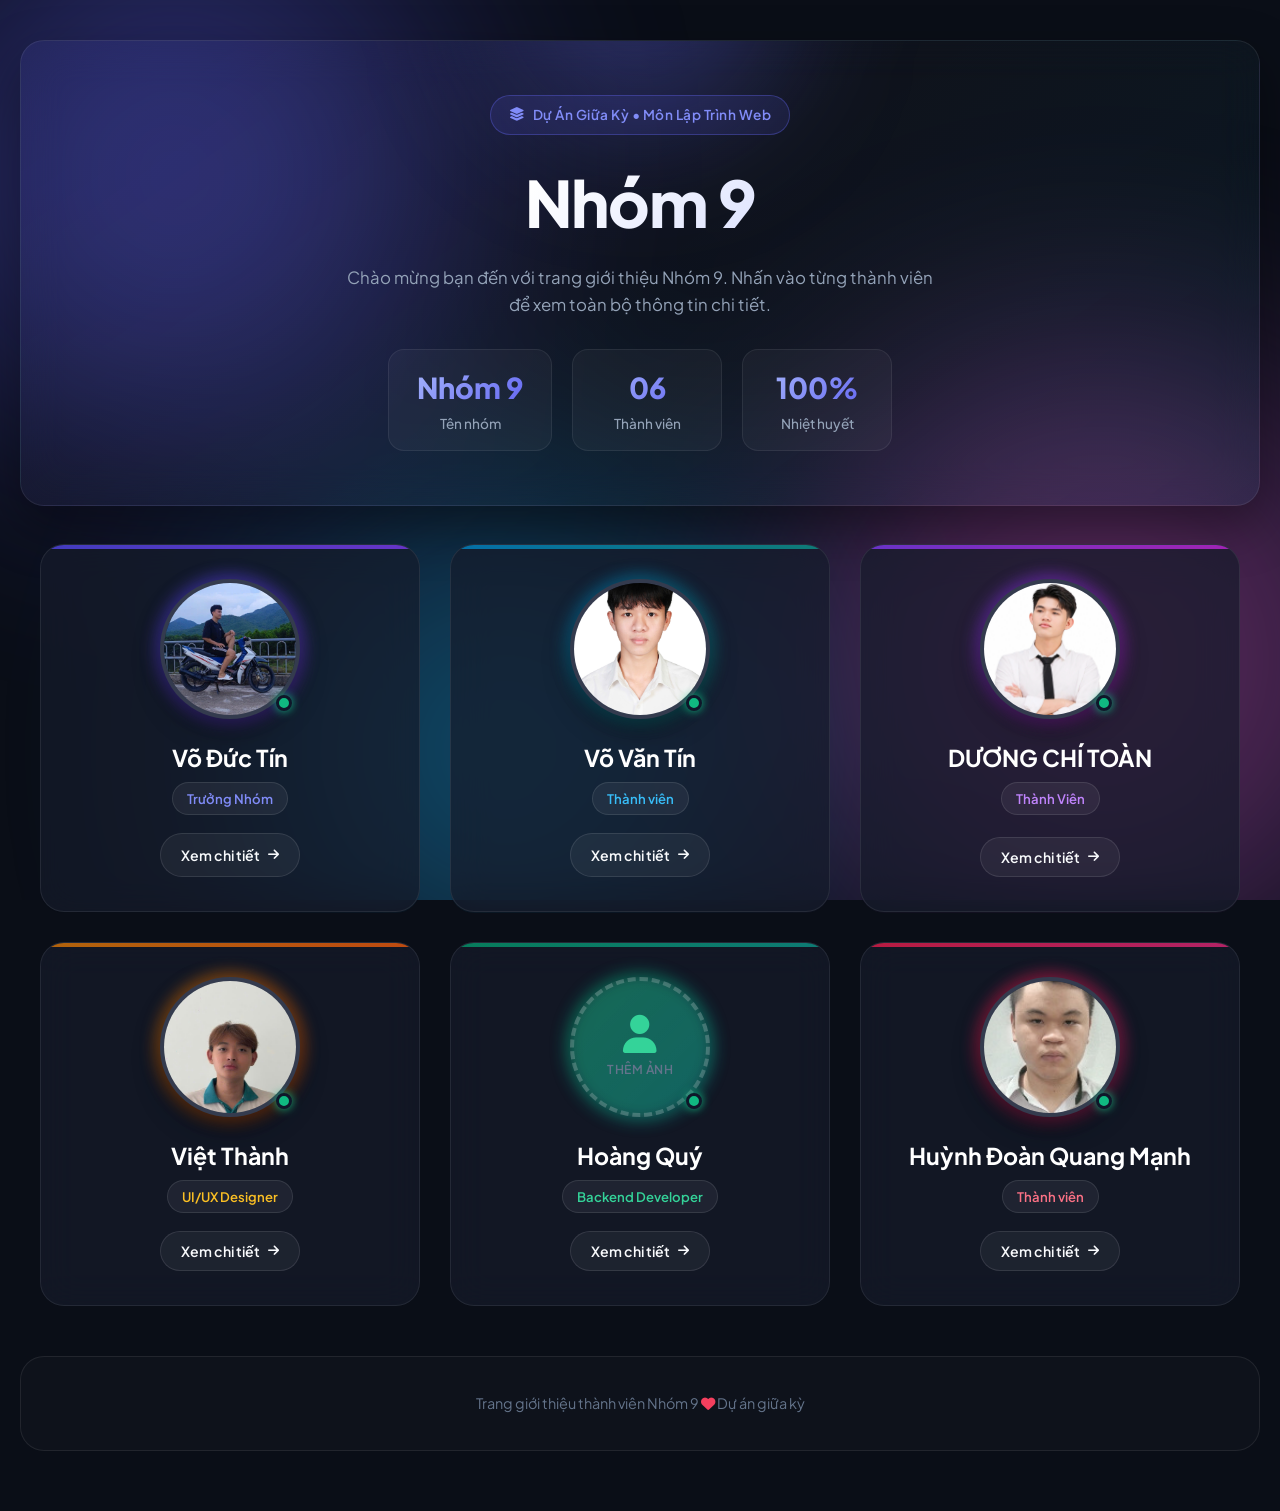
==== index.html @ c34091e5 "Update index.html" ====
<!DOCTYPE html>
<html lang="vi">

<head>
    <meta charset="UTF-8">
    <meta name="viewport" content="width=device-width, initial-scale=1.0">
    <title>Nhóm 9 - Giới Thiệu Thành Viên</title>
    <link rel="preconnect" href="https://fonts.googleapis.com">
    <link rel="preconnect" href="https://fonts.gstatic.com" crossorigin>
    <link href="https://fonts.googleapis.com/css2?family=Plus+Jakarta+Sans:wght@300;400;500;600;700;800&display=swap"
        rel="stylesheet">
    <link rel="stylesheet" href="https://cdnjs.cloudflare.com/ajax/libs/font-awesome/6.5.1/css/all.min.css">
    <style>
        :root {
            --bg-dark: #0a0e17;
            --card-bg: rgba(22, 28, 44, 0.7);
            --card-border: rgba(255, 255, 255, 0.08);
            --card-border-hover: rgba(255, 255, 255, 0.25);
            --text-primary: #f8fafc;
            --text-secondary: #94a3b8;
            --text-muted: #64748b;
            --radius-lg: 24px;
            --radius-md: 16px;
            --radius-sm: 10px;
        }

        * {
            margin: 0;
            padding: 0;
            box-sizing: border-box;
        }

        body {
            font-family: 'Plus Jakarta Sans', -apple-system, BlinkMacSystemFont, sans-serif;
            background-color: var(--bg-dark);
            color: var(--text-primary);
            min-height: 100vh;
            padding: 40px 20px 60px;
            position: relative;
            overflow-x: hidden;
            line-height: 1.6;
        }

        .ambient-bg {
            position: fixed;
            inset: 0;
            pointer-events: none;
            z-index: 0;
            overflow: hidden;
        }

        .ambient-orb {
            position: absolute;
            border-radius: 50%;
            filter: blur(130px);
            opacity: 0.4;
            animation: floatOrb 20s ease-in-out infinite alternate;
        }

        .orb-1 {
            width: 550px;
            height: 550px;
            background: radial-gradient(circle, #6366f1, #4f46e5);
            top: -100px;
            left: -100px;
        }

        .orb-2 {
            width: 600px;
            height: 600px;
            background: radial-gradient(circle, #ec4899, #8b5cf6);
            top: 40%;
            right: -120px;
            animation-duration: 22s;
        }

        .orb-3 {
            width: 500px;
            height: 500px;
            background: radial-gradient(circle, #06b6d4, #3b82f6);
            bottom: -100px;
            left: 20%;
            animation-duration: 18s;
        }

        @keyframes floatOrb {
            0% {
                transform: translate(0, 0) scale(1);
            }

            50% {
                transform: translate(50px, 40px) scale(1.08);
            }

            100% {
                transform: translate(-30px, 70px) scale(0.95);
            }
        }

        .container {
            max-width: 1300px;
            margin: 0 auto;
            position: relative;
            z-index: 1;
        }

        .header {
            position: relative;
            overflow: hidden;
            text-align: center;
            padding: 54px 25px;
            margin-bottom: 38px;
            background: linear-gradient(145deg, rgba(99, 102, 241, 0.11), rgba(255, 255, 255, 0.025) 48%, rgba(6, 182, 212, 0.07));
            backdrop-filter: blur(20px);
            -webkit-backdrop-filter: blur(20px);
            border-radius: var(--radius-lg);
            border: 1px solid var(--card-border);
            box-shadow: 0 20px 50px rgba(0, 0, 0, 0.4);
        }

        .header::before {
            content: '';
            position: absolute;
            width: 280px;
            height: 280px;
            top: -190px;
            left: calc(50% - 140px);
            border-radius: 50%;
            background: rgba(99, 102, 241, 0.3);
            filter: blur(70px);
            pointer-events: none;
        }

        .badge-tag {
            display: inline-flex;
            align-items: center;
            gap: 8px;
            padding: 8px 18px;
            background: rgba(99, 102, 241, 0.12);
            border: 1px solid rgba(99, 102, 241, 0.35);
            border-radius: 999px;
            color: #818cf8;
            font-size: 0.85em;
            font-weight: 600;
            letter-spacing: 0.5px;
            margin-bottom: 16px;
            position: relative;
        }

        .header h1 {
            position: relative;
            font-size: clamp(2.6em, 6vw, 4em);
            font-weight: 800;
            letter-spacing: -1px;
            margin-bottom: 12px;
            background: linear-gradient(135deg, #ffffff 40%, #a5b4fc 100%);
            -webkit-background-clip: text;
            -webkit-text-fill-color: transparent;
        }

        .header .subtitle {
            color: var(--text-secondary);
            font-size: 1.05em;
            max-width: 600px;
            margin: 0 auto 30px;
            position: relative;
        }

        .team-stats {
            display: flex;
            justify-content: center;
            gap: 20px;
            flex-wrap: wrap;
        }

        .stat-item {
            background: rgba(255, 255, 255, 0.04);
            border: 1px solid rgba(255, 255, 255, 0.07);
            border-radius: var(--radius-md);
            padding: 14px 28px;
            min-width: 150px;
            transition: all 0.3s ease;
        }

        .stat-item:hover {
            background: rgba(255, 255, 255, 0.08);
            border-color: rgba(99, 102, 241, 0.4);
            transform: translateY(-3px);
        }

        .stat-number {
            font-size: 1.8em;
            font-weight: 800;
            display: block;
            background: linear-gradient(135deg, #a5b4fc, #6366f1);
            -webkit-background-clip: text;
            -webkit-text-fill-color: transparent;
        }

        .stat-label {
            font-size: 0.85em;
            color: var(--text-secondary);
            font-weight: 500;
        }

        .members-grid {
            display: grid;
            grid-template-columns: repeat(auto-fit, minmax(320px, 380px));
            justify-content: center;
            gap: 30px;
            margin-bottom: 50px;
        }

        .member-card {
            background: var(--card-bg);
            backdrop-filter: blur(18px);
            -webkit-backdrop-filter: blur(18px);
            border-radius: var(--radius-lg);
            border: 1px solid var(--card-border);
            padding: 34px 24px;
            min-height: 350px;
            text-align: center;
            color: inherit;
            text-decoration: none;
            cursor: pointer;
            transition: all 0.4s cubic-bezier(0.16, 1, 0.3, 1);
            position: relative;
            overflow: hidden;
            display: flex;
            flex-direction: column;
            align-items: center;
        }

        .member-card::before {
            content: '';
            position: absolute;
            top: 0;
            left: 0;
            right: 0;
            height: 4px;
            background: var(--card-gradient, linear-gradient(90deg, #6366f1, #a855f7));
            opacity: 0.8;
            transition: height 0.3s ease;
        }

        .member-card:hover {
            transform: translateY(-8px);
            border-color: var(--card-border-hover);
            box-shadow: 0 20px 40px rgba(0, 0, 0, 0.5), 0 0 25px var(--card-glow, rgba(99, 102, 241, 0.25));
        }

        .member-card:hover::before {
            height: 6px;
        }

        .member-card[data-theme="indigo"] {
            --card-gradient: linear-gradient(135deg, #4f46e5, #7c3aed);
            --card-accent: #818cf8;
            --card-glow: rgba(99, 102, 241, 0.3);
        }

        .member-card[data-theme="cyan"] {
            --card-gradient: linear-gradient(135deg, #0284c7, #0d9488);
            --card-accent: #38bdf8;
            --card-glow: rgba(56, 189, 248, 0.3);
        }

        .member-card[data-theme="violet"] {
            --card-gradient: linear-gradient(135deg, #7c3aed, #c026d3);
            --card-accent: #c084fc;
            --card-glow: rgba(192, 132, 252, 0.3);
        }

        .member-card[data-theme="amber"] {
            --card-gradient: linear-gradient(135deg, #d97706, #ea580c);
            --card-accent: #fbbf24;
            --card-glow: rgba(245, 158, 11, 0.3);
        }

        .member-card[data-theme="emerald"] {
            --card-gradient: linear-gradient(135deg, #059669, #0d9488);
            --card-accent: #34d399;
            --card-glow: rgba(52, 211, 153, 0.3);
        }

        .member-card[data-theme="rose"] {
            --card-gradient: linear-gradient(135deg, #e11d48, #db2777);
            --card-accent: #fb7185;
            --card-glow: rgba(244, 63, 94, 0.3);
        }

        .avatar-box {
            position: relative;
            width: 140px;
            height: 140px;
            margin-bottom: 20px;
        }

        .avatar-img {
            width: 100%;
            height: 100%;
            border-radius: 50%;
            object-fit: cover;
            border: 4px solid rgba(255, 255, 255, 0.12);
            background: #182035;
            box-shadow: 0 10px 25px rgba(0, 0, 0, 0.5);
            transition: transform 0.4s ease;
        }

        .avatar-placeholder {
            width: 100%;
            height: 100%;
            border-radius: 50%;
            background: linear-gradient(135deg, rgba(255, 255, 255, 0.05), rgba(255, 255, 255, 0.02));
            border: 4px dashed rgba(255, 255, 255, 0.2);
            display: flex;
            flex-direction: column;
            align-items: center;
            justify-content: center;
            color: var(--card-accent);
            font-size: 2.4em;
            transition: all 0.3s ease;
        }

        .avatar-placeholder span {
            font-size: 0.32em;
            color: var(--text-muted);
            margin-top: 6px;
            font-weight: 600;
            text-transform: uppercase;
            letter-spacing: 0.5px;
        }

        .member-card:hover .avatar-img,
        .member-card:hover .avatar-placeholder {
            transform: scale(1.06);
            border-color: var(--card-accent);
        }

        .avatar-box::after {
            content: '';
            position: absolute;
            inset: -4px;
            border-radius: 50%;
            background: var(--card-gradient);
            z-index: -1;
            opacity: 0.6;
            filter: blur(8px);
        }

        .status-dot {
            position: absolute;
            bottom: 8px;
            right: 8px;
            width: 16px;
            height: 16px;
            background: #10b981;
            border: 3px solid #0f172a;
            border-radius: 50%;
            box-shadow: 0 0 10px #10b981;
        }

        .member-name {
            font-size: 1.45em;
            font-weight: 700;
            color: #ffffff;
            margin-bottom: 6px;
        }

        .role-pill {
            display: inline-block;
            padding: 5px 14px;
            border-radius: 999px;
            font-size: 0.82em;
            font-weight: 600;
            background: rgba(255, 255, 255, 0.06);
            border: 1px solid rgba(255, 255, 255, 0.1);
            color: var(--card-accent);
            margin-bottom: 18px;
        }

        .view-btn {
            display: inline-flex;
            align-items: center;
            gap: 8px;
            padding: 10px 20px;
            background: rgba(255, 255, 255, 0.05);
            border: 1px solid rgba(255, 255, 255, 0.1);
            border-radius: 999px;
            color: var(--text-primary);
            font-size: 0.88em;
            font-weight: 600;
            font-family: inherit;
            transition: all 0.3s ease;
            margin-top: auto;
            cursor: pointer;
            text-decoration: none;
        }


        .member-card:hover .view-btn {
            background: var(--card-gradient);
            border-color: transparent;
            color: #ffffff;
            box-shadow: 0 6px 18px var(--card-glow);
            transform: translateY(-2px);
        }

        .view-btn i {
            font-size: 0.9em;
            transition: transform 0.3s ease;
        }

        .member-card:hover .view-btn i {
            transform: translateX(4px);
        }

        .modal-overlay {
            position: fixed;
            inset: 0;
            background: rgba(4, 7, 14, 0.82);
            backdrop-filter: blur(20px);
            -webkit-backdrop-filter: blur(20px);
            z-index: 1000;
            display: flex;
            align-items: center;
            justify-content: center;
            padding: 20px;
            opacity: 0;
            visibility: hidden;
            transition: all 0.35s cubic-bezier(0.16, 1, 0.3, 1);
        }

        .modal-overlay.active {
            opacity: 1;
            visibility: visible;
        }

        .modal-box {
            background: #111726;
            border: 1px solid rgba(255, 255, 255, 0.12);
            border-radius: var(--radius-lg);
            width: 100%;
            max-width: 780px;
            max-height: 90vh;
            overflow-y: auto;
            position: relative;
            box-shadow: 0 30px 80px rgba(0, 0, 0, 0.7);
            transform: scale(0.9) translateY(20px);
            transition: all 0.35s cubic-bezier(0.16, 1, 0.3, 1);
        }

        .modal-overlay.active .modal-box {
            transform: scale(1) translateY(0);
        }

        .modal-close-btn {
            position: absolute;
            top: 18px;
            right: 18px;
            width: 40px;
            height: 40px;
            border-radius: 50%;
            background: rgba(255, 255, 255, 0.1);
            border: 1px solid rgba(255, 255, 255, 0.15);
            color: #ffffff;
            font-size: 1.1em;
            display: flex;
            align-items: center;
            justify-content: center;
            cursor: pointer;
            z-index: 10;
            transition: all 0.2s ease;
        }

        .modal-close-btn:hover {
            background: #f43f5e;
            border-color: #f43f5e;
            transform: rotate(90deg);
        }

        .modal-banner {
            height: 140px;
            background: var(--modal-gradient, linear-gradient(135deg, #4f46e5, #7c3aed));
            position: relative;
        }

        .modal-banner::after {
            content: '';
            position: absolute;
            inset: 0;
            background: radial-gradient(circle at 80% 30%, rgba(255, 255, 255, 0.25), transparent 70%);
        }

        .modal-header-content {
            padding: 0 32px 20px;
            margin-top: -65px;
            display: flex;
            align-items: flex-end;
            gap: 24px;
            position: relative;
        }

        .modal-avatar-box {
            position: relative;
            width: 130px;
            height: 130px;
            flex-shrink: 0;
        }

        .modal-avatar-img {
            width: 100%;
            height: 100%;
            border-radius: 50%;
            object-fit: cover;
            border: 4px solid #111726;
            background: #1e293b;
            box-shadow: 0 10px 25px rgba(0, 0, 0, 0.5);
        }

        .modal-header-text {
            flex-grow: 1;
            padding-bottom: 6px;
        }

        .modal-name {
            font-size: 1.9em;
            font-weight: 800;
            color: #ffffff;
            margin-bottom: 6px;
        }

        .modal-role {
            display: inline-block;
            padding: 4px 14px;
            border-radius: 999px;
            font-size: 0.85em;
            font-weight: 600;
            background: rgba(255, 255, 255, 0.08);
            color: var(--modal-accent, #818cf8);
            border: 1px solid rgba(255, 255, 255, 0.12);
        }

        .modal-body {
            padding: 10px 32px 36px;
            display: flex;
            flex-direction: column;
            gap: 24px;
        }

        .modal-bio-box {
            background: rgba(255, 255, 255, 0.03);
            border-left: 4px solid var(--modal-accent, #818cf8);
            padding: 16px 20px;
            border-radius: 0 var(--radius-sm) var(--radius-sm) 0;
            font-size: 0.98em;
            color: #cbd5e1;
            line-height: 1.7;
            font-style: italic;
        }

        .modal-section-title {
            font-size: 0.82em;
            font-weight: 700;
            text-transform: uppercase;
            letter-spacing: 0.8px;
            color: var(--text-muted);
            margin-bottom: 12px;
            display: flex;
            align-items: center;
            gap: 8px;
        }

        .modal-section-title i {
            color: var(--modal-accent, #818cf8);
            font-size: 1.1em;
        }

        .modal-skills-list {
            display: flex;
            flex-wrap: wrap;
            gap: 8px;
        }

        .modal-skill-tag {
            background: rgba(255, 255, 255, 0.06);
            border: 1px solid rgba(255, 255, 255, 0.1);
            color: #e2e8f0;
            padding: 6px 16px;
            border-radius: 999px;
            font-size: 0.85em;
            font-weight: 500;
        }

        .modal-info-grid {
            display: grid;
            grid-template-columns: repeat(auto-fit, minmax(260px, 1fr));
            gap: 12px;
        }

        .modal-info-item {
            display: flex;
            align-items: center;
            gap: 12px;
            padding: 12px 16px;
            background: rgba(255, 255, 255, 0.03);
            border: 1px solid rgba(255, 255, 255, 0.06);
            border-radius: var(--radius-sm);
            font-size: 0.9em;
            color: var(--text-secondary);
        }

        .modal-info-item i {
            width: 22px;
            text-align: center;
            color: var(--modal-accent, #818cf8);
            font-size: 1.1em;
        }

        .modal-socials {
            display: flex;
            gap: 12px;
            padding-top: 15px;
            border-top: 1px solid rgba(255, 255, 255, 0.08);
        }

        .modal-social-btn {
            width: 44px;
            height: 44px;
            border-radius: 50%;
            background: rgba(255, 255, 255, 0.06);
            border: 1px solid rgba(255, 255, 255, 0.1);
            color: var(--text-secondary);
            display: flex;
            align-items: center;
            justify-content: center;
            text-decoration: none;
            transition: all 0.3s ease;
            font-size: 1.1em;
        }

        .modal-social-btn:hover {
            color: #ffffff;
            background: var(--modal-gradient, #6366f1);
            transform: translateY(-3px) scale(1.1);
            border-color: transparent;
        }

        .footer {
            text-align: center;
            padding: 35px 20px;
            background: rgba(255, 255, 255, 0.02);
            border-radius: var(--radius-lg);
            border: 1px solid var(--card-border);
            color: var(--text-muted);
            font-size: 0.9em;
        }

        .footer .heart {
            color: #f43f5e;
            display: inline-block;
        }

        .view-btn:focus-visible,
        .modal-close-btn:focus-visible,
        .modal-social-btn:focus-visible {
            outline: 3px solid #a5b4fc;
            outline-offset: 4px;
        }

        @media (max-width: 768px) {
            body {
                padding: 20px 14px 40px;
            }

            .header {
                padding: 38px 18px;
                margin-bottom: 24px;
            }

            .members-grid {
                grid-template-columns: repeat(2, minmax(0, 1fr));
                gap: 18px;
            }

            .member-card {
                min-height: 330px;
                padding: 30px 18px;
            }

            .modal-header-content {
                flex-direction: column;
                align-items: center;
                text-align: center;
                margin-top: -55px;
                gap: 14px;
            }

            .modal-name {
                font-size: 1.5em;
            }

            .modal-info-grid {
                grid-template-columns: 1fr;
            }

            .modal-socials {
                justify-content: center;
            }
        }

        @media (max-width: 560px) {
            .members-grid {
                grid-template-columns: 1fr;
                gap: 16px;
            }

            .member-card {
                min-height: 320px;
            }
        }

        @media (prefers-reduced-motion: reduce) {
            *,
            *::before,
            *::after {
                scroll-behavior: auto !important;
                animation-duration: 0.01ms !important;
                animation-iteration-count: 1 !important;
                transition-duration: 0.01ms !important;
            }
        }

        /* Nút Portfolio cạnh các biểu tượng mạng xã hội trong popup */
        .modal-socials {
            align-items: center;
            flex-wrap: wrap;
        }
        .portfolio-detail-btn {
            margin-left: auto;
            margin-right: auto;
            display: inline-flex;
            align-items: center;
            justify-content: center;
            gap: 10px;
            padding: 12px 18px;
            border-radius: 12px;
            background: linear-gradient(135deg, #8b5cf6, #6366f1);
            color: #fff;
            text-decoration: none;
            font: 600 0.88rem 'Plus Jakarta Sans', sans-serif;
            transition: transform .25s ease, box-shadow .25s ease;
        }
        .portfolio-detail-btn:hover:not(.unavailable) {
            transform: translateY(-2px);
            box-shadow: 0 6px 20px rgba(139, 92, 246, .35);
        }
        .portfolio-detail-btn.unavailable {
            opacity: .5;
            cursor: not-allowed;
            background: #394154;
            box-shadow: none;
        }
        .portfolio-detail-btn:focus-visible {
            outline: 3px solid #a5b4fc;
            outline-offset: 4px;
        }
        @media (max-width: 560px) {
            .portfolio-detail-btn {
                width: 100%;
                margin-left: 0;
            }
        }
    </style>
</head>

<body>
    <div class="ambient-bg">
        <div class="ambient-orb orb-1"></div>
        <div class="ambient-orb orb-2"></div>
        <div class="ambient-orb orb-3"></div>
    </div>

    <div class="container">
        <header class="header">
            <span class="badge-tag"><i class="fas fa-layer-group"></i> Dự Án Giữa Kỳ • Môn Lập Trình Web</span>
            <h1>Nhóm 9</h1>
            <p class="subtitle">Chào mừng bạn đến với trang giới thiệu Nhóm 9. Nhấn vào từng thành viên để xem toàn bộ
                thông tin chi tiết.</p>
            <div class="team-stats">
                <div class="stat-item"><span class="stat-number">Nhóm 9</span><span class="stat-label">Tên nhóm</span>
                </div>
                <div class="stat-item"><span class="stat-number">06</span><span class="stat-label">Thành viên</span>
                </div>
                <div class="stat-item"><span class="stat-number">100%</span><span class="stat-label">Nhiệt huyết</span>
                </div>
            </div>
        </header>

        <main class="members-grid">
            <!-- Thành Viên 1 -->
            <div class="member-card" data-theme="indigo" onclick="openMemberModal(0)">
                <div class="avatar-box">
                    <img src="images/tin.jpg" alt="Avatar" class="avatar-img" style="display: none;"
                        onload="this.style.display='block'; this.nextElementSibling.style.display='none';"
                        onerror="this.style.display='none'; this.nextElementSibling.style.display='flex';">
                    <div class="avatar-placeholder"><i class="fas fa-user"></i><span>Thêm ảnh</span></div>
                    <span class="status-dot"></span>
                </div>
                <h2 class="member-name">Võ Đức Tín</h2>
                <span class="role-pill">Trưởng Nhóm</span>
                <span class="view-btn"><span>Xem chi tiết</span><i
                        class="fas fa-arrow-right"></i></span>
            </div>

            <!-- Thành Viên 2 -->
            <div class="member-card" data-theme="cyan" onclick="openMemberModal(1)">
                <div class="avatar-box">
                    <img src="images/van-tin.jpg" alt="Avatar" class="avatar-img" style="display: none;"
                        onload="this.style.display='block'; this.nextElementSibling.style.display='none';"
                        onerror="this.style.display='none'; this.nextElementSibling.style.display='flex';">
                    <div class="avatar-placeholder"><i class="fas fa-user"></i><span>Thêm ảnh</span></div>
                    <span class="status-dot"></span>
                </div>
                <h2 class="member-name">Võ Văn Tín</h2>
                <span class="role-pill">Thành viên</span>
                <span class="view-btn"><span>Xem chi tiết</span><i
                        class="fas fa-arrow-right"></i></span>
            </div>

            <!-- Thành Viên 3 -->
            <div class="member-card" data-theme="violet" onclick="openMemberModal(2)">
                <div class="avatar-box">
                    <img src="images/Toan.jpg" alt="Avatar" class="avatar-img" style="display: none;"
                        onload="this.style.display='block'; this.nextElementSibling.style.display='none';"
                        onerror="this.style.display='none'; this.nextElementSibling.style.display='flex';">
                    <div class="avatar-placeholder"><i class="fas fa-user"></i><span>Thêm ảnh</span></div>
                    <span class="status-dot"></span>
                </div>
                <h2 class="member-name">DƯƠNG CHÍ TOÀN</h2>
                <span class="role-pill">Thành Viên</span>
                <button class="view-btn" type="button"><span>Xem chi tiết</span><i
                        class="fas fa-arrow-right"></i></button>
            </div>

            <!-- Thành Viên 4 -->
            <div class="member-card" data-theme="amber" onclick="openMemberModal(3)">
                <div class="avatar-box">
                    <img src="images/viet-thanh.jpg" alt="Avatar" class="avatar-img" style="display: none;"
                        onload="this.style.display='block'; this.nextElementSibling.style.display='none';"
                        onerror="this.style.display='none'; this.nextElementSibling.style.display='flex';">
                    <div class="avatar-placeholder"><i class="fas fa-user"></i><span>Thêm ảnh</span></div>
                    <span class="status-dot"></span>
                </div>
                <h2 class="member-name">Việt Thành</h2>
                <span class="role-pill">UI/UX Designer</span>
                <button class="view-btn" type="button"><span>Xem chi tiết</span><i
                        class="fas fa-arrow-right"></i></button>
            </div>

            <!-- Thành Viên 5 -->
            <div class="member-card" data-theme="emerald" onclick="openMemberModal(4)">
                <div class="avatar-box">
                    <img src="thanhvien5.jpg" alt="Avatar" class="avatar-img" style="display: none;"
                        onload="this.style.display='block'; this.nextElementSibling.style.display='none';"
                        onerror="this.style.display='none'; this.nextElementSibling.style.display='flex';">
                    <div class="avatar-placeholder"><i class="fas fa-user"></i><span>Thêm ảnh</span></div>
                    <span class="status-dot"></span>
                </div>
                    <h2 class="member-name">Hoàng Quý</h2>
                <span class="role-pill">Backend Developer</span>
                <button class="view-btn" type="button"><span>Xem chi tiết</span><i
                        class="fas fa-arrow-right"></i></button>
            </div>

            <!-- Thành Viên 6 -->
            <div class="member-card" data-theme="rose" onclick="openMemberModal(5)">
                <div class="avatar-box">
                    <img src="images/manh.jpg" alt="Avatar" class="avatar-img" style="display: none;"
                        onload="this.style.display='block'; this.nextElementSibling.style.display='none';"
                        onerror="this.style.display='none'; this.nextElementSibling.style.display='flex';">
                    <div class="avatar-placeholder"><i class="fas fa-user"></i><span>Thêm ảnh</span></div>
                    <span class="status-dot"></span>
                </div>
                <h2 class="member-name">Huỳnh Đoàn Quang Mạnh</h2>
                <span class="role-pill">Thành viên</span>
                <button class="view-btn" type="button"><span>Xem chi tiết</span><i
                        class="fas fa-arrow-right"></i></button>
            </div>
        </main>

        <footer class="footer">
            <p>Trang giới thiệu thành viên Nhóm 9 <span class="heart"><i class="fas fa-heart"></i></span> Dự án giữa kỳ
            </p>
        </footer>
    </div>

    <!-- MODAL POPUP (ĐÃ ĐƯỢC LÀM SẠCH) -->
    <div class="modal-overlay" id="memberModal" onclick="handleOverlayClick(event)">
        <div class="modal-box" id="modalBox">
            <button class="modal-close-btn" onclick="closeMemberModal()" type="button" title="Đóng">
                <i class="fas fa-times"></i>
            </button>

            <div class="modal-banner" id="modalBanner"></div>
            <div class="modal-header-content">
                <div class="modal-avatar-box">
                    <img src="" alt="Avatar Chi Tiết" class="modal-avatar-img" id="modalAvatar">
                </div>
                <div class="modal-header-text">
                    <h2 class="modal-name" id="modalName">Tên Thành Viên</h2>
                    <span class="modal-role" id="modalRole">Vai Trò</span>
                </div>
            </div>

            <div class="modal-body">
                <div class="modal-bio-box" id="modalBio">Phần giới thiệu bản thân sẽ hiển thị chi tiết tại đây.</div>

                <div>
                    <div class="modal-section-title"><i class="fas fa-laptop-code"></i> Kỹ năng & Chuyên môn</div>
                    <div class="modal-skills-list" id="modalSkills"></div>
                </div>

                <div>
                    <div class="modal-section-title"><i class="fas fa-user-graduate"></i> Thông tin cá nhân</div>
                    <div class="modal-info-grid">
                        <div class="modal-info-item"><i class="fas fa-book"></i><span id="modalMajor">Chuyên ngành: Công
                                nghệ thông tin</span></div>
                        <div class="modal-info-item"><i class="fas fa-school"></i><span id="modalSchool">Trường: Đại học
                                [Điền tên trường]</span></div>
                        <div class="modal-info-item"><i class="fas fa-envelope"></i><span id="modalEmail">Email:
                                email@example.com</span></div>
                        <div class="modal-info-item"><i class="fas fa-quote-left"></i><span id="modalQuote">Châm ngôn:
                                "Cố gắng hết mình"</span></div>
                    </div>
                </div>

                <div class="modal-socials" id="modalSocials">
                    <a id="modalWebPortfolioLink" class="portfolio-detail-btn" target="_blank"
                        rel="noopener noreferrer" aria-label="Xem thông tin chi tiết">
                        <i class="fas fa-arrow-up-right-from-square"></i>
                        <span>Xem thông tin chi tiết</span>
                    </a>
                </div>
            </div>
        </div>
    </div>

    <script>
        const membersData = [
            {
                name: "Võ Đức Tín", portfolioUrl: "vo-duc-tin.html", role: "Trưởng Nhóm", avatar: "images/tin.jpg",
                theme: "linear-gradient(135deg, #4f46e5, #7c3aed)", accent: "#818cf8",
                bio: "Chào mọi người, mình là Trưởng nhóm 9! Mình thích lập trình web, thiết kế hệ thống và cùng các thành viên hoàn thành thật tốt bài tập giữa kỳ này.",
                skills: ["HTML / CSS", "JavaScript", "React", "Node.js", "Git"],
                major: "Chuyên ngành: Công nghệ thông tin", school: "Trường: Đại Học Giao Thông Vận Tải TPHCM",
                email: "Email: voductin789@gmail.com", quote: "Châm ngôn: Học hỏi mỗi ngày để tiến bộ hơn",
                facebook: "Võ Đức Tín", github: "voductin789789", linkedin: "#"
            },
            {
                name: "Võ Văn Tín", portfolioUrl: "vo-van-tin.html", role: "Thành Viên", avatar: "images/van-tin.jpg",
                theme: "linear-gradient(135deg, #0284c7, #0d9488)", accent: "#38bdf8",
                bio: "Phụ trách phát triển giao diện người dùng, đảm bảo website hiển thị trực quan, mượt mà và tương thích tốt trên mọi thiết bị.",
                skills: ["HTML5", "CSS3 / Sass", "JavaScript", "Bootstrap", "Responsive Web"],
                major: "Chuyên ngành: Công nghệ thông tin", school: "Trường: Đại Học Giao Thông Vận Tải TPHCM",
                email: "Email: vovantin446@gmail.com", quote: "Châm ngôn: Giao diện trực quan tạo nên trải nghiệm người dùng tuyệt vời",
                facebook: "Võ Văn Tín", github: "vovantin446", linkedin: "#"
            },
            {
                // TODO: Thay portfolioUrl: "#" bên dưới bằng link https://... của thành viên
                name: "DƯƠNG CHÍ TOÀN", portfolioUrl: "https://chitoan-dot.github.io/portfolio-reactjs/", role: "Thành Viên", avatar: "images/Toan.jpg",
                theme: "linear-gradient(135deg, #7c3aed, #c026d3)", accent: "#c084fc",
                bio: "Mình là Dương Chí Toàn, hiện đang theo học ngành Công nghệ thông tin. Mình yêu thích phát triển ứng dụng Fullstack, từ thiết kế giao diện Frontend, xây dựng Backend, REST API đến quản lý cơ sở dữ liệu, với mục tiêu tạo ra những ứng dụng hoàn chỉnh, hiệu quả và dễ bảo trì.",
                skills: ["Node.js", "Git", "MySQL", "REST API", "Docker"],
                major: "Chuyên ngành: Công nghệ thông tin", school: "Trường: Đại Học Giao Thông Vận Tải TPHCM",
                email: "Email: chitoan10a2@gmail.com", quote: "Châm ngôn: Nền tảng vững chắc tạo nên sản phẩm bền vững",
                facebook: "#", github: "https://github.com/chitoan-dot", linkedin: "#"
            },
            {
                // TODO: Thay portfolioUrl: "#" bên dưới bằng link https://... của thành viên
                name: "Hứa An Việt Thành", portfolioUrl: "link portfolio cua ban", role: "UI/UX Designer", avatar: "images/viet-thanh.jpg",
                theme: "linear-gradient(135deg, #d97706, #ea580c)", accent: "#fbbf24",
                bio: "Chuyên tâm vào nghiên cứu hành vi người dùng, phối màu sắc và thiết kế các chi tiết giao diện theo phong cách hiện đại.",
                skills: ["Figma", "UI/UX Design", "Wireframing", "Color Theory", "Prototyping"],
                major: "Chuyên ngành: Công nghệ thông tin", school: "Trường: Đại Học Giao Thông Vận Tải TPHCM",
                email: "Email:thanhdccr3@gmail.com", quote: "Châm ngôn: Đơn giản nhưng tinh tế là đỉnh cao của thiết kế",
                facebook: "#", github: "https://github.com/vietthanh1", linkedin: "#"
            },
            {
                // TODO: Thay portfolioUrl: "#" bên dưới bằng link https://... của thành viên
                name: "Trần Hoàng Quý", portfolioUrl: "#"Thành viên", avatar: "images/quy.jpg",
                theme: "linear-gradient(135deg, #059669, #0d9488)", accent: "#34d399",
                bio: "Hỗ trợ kết nối giữa giao diện người dùng và hệ thống phía sau, tối ưu hiệu năng và kiểm thử mã nguồn liên tục.",
                skills: ["JavaScript", "React", "Node.js", "MongoDB", "Git Workflow"],
                major: "Chuyên ngành: Công nghệ thông tin", school: "Trường: Đại Học Giao Thông Vận Tải TPHCM",
                email: "Email: tranhoangquy26@gmail.com", quote: "Châm ngôn: Không ngừng học hỏi để vượt qua mọi thách thức kỹ thuật",
                facebook: "#", github: "quy2409", linkedin: "#"
            },
            {
                // TODO: Thay portfolioUrl: "#" bên dưới bằng link https://... của thành viên
                name: "Huỳnh Đoàn Quang Mạnh", portfolioUrl: "#", role: "Thành viên", avatar: "images/manh.jpg",
                theme: "linear-gradient(135deg, #e11d48, #db2777)", accent: "#fb7185",
                bio: "Xin chào mọi người mình là Huỳnh Đoàn Quang Mạnh, thành viên nhóm 9, mình thích code hệ thống web và nỗ lực với nhóm hết mình.",
                skills: ["Manual Testing", "Test Case Design", "Postman", "Bug Reporting", "Technical Writing"],
                major: "Chuyên ngành: Công nghệ thông tin", school: "Trường: Đại Học Giao Thông Vận Tải TPHCM",
                email: "Email: quangmanh01032006@gmail.com", quote: "Châm ngôn: Tỉ mỉ và kiên trì là chìa khóa của sự hoàn hảo",
                facebook: "Quang Manh", github: "quangmanh1801", linkedin: "#"
            }
        ];

        function openMemberModal(index) {
            const data = membersData[index];
            if (!data) return;

            const modal = document.getElementById('memberModal');
            const box = document.getElementById('modalBox');

            box.style.setProperty('--modal-gradient', data.theme);
            box.style.setProperty('--modal-accent', data.accent);

            document.getElementById('modalName').textContent = data.name;
            document.getElementById('modalRole').textContent = data.role;
            document.getElementById('modalBio').textContent = data.bio;
            document.getElementById('modalMajor').textContent = data.major;
            document.getElementById('modalSchool').textContent = data.school;
            document.getElementById('modalEmail').textContent = data.email;
            document.getElementById('modalQuote').textContent = data.quote;

            const portfolioLink = document.getElementById('modalWebPortfolioLink');
            // Mỗi người dùng liên kết website riêng ở membersData[index].portfolioUrl.
            // Chưa có URL thì giữ nút hiển thị nhưng không cho điều hướng sai sang GitHub.
            const portfolioUrl = typeof data.portfolioUrl === 'string' ? data.portfolioUrl.trim() : '';
            const hasPortfolio = portfolioUrl !== '' && portfolioUrl !== '#';
            if (hasPortfolio) {
                portfolioLink.href = portfolioUrl;
                portfolioLink.classList.remove('unavailable');
                portfolioLink.removeAttribute('aria-disabled');
                portfolioLink.title = `Mở Portfolio của ${data.name}`;
                portfolioLink.querySelector('span').textContent = 'Xem thông tin chi tiết';
            } else {
                portfolioLink.removeAttribute('href');
                portfolioLink.classList.add('unavailable');
                portfolioLink.setAttribute('aria-disabled', 'true');
                portfolioLink.title = 'Thành viên chưa cập nhật đường dẫn Portfolio';
                portfolioLink.querySelector('span').textContent = 'Chưa cập nhật Portfolio';
            }

            const cardImg = document.querySelectorAll('.member-card')[index]?.querySelector('.avatar-img');
            const userAvatar = (data.avatar && data.avatar.trim() !== '') ? data.avatar : (cardImg && cardImg.getAttribute('src') ? cardImg.getAttribute('src') : '');
            const avatarEl = document.getElementById('modalAvatar');

            const fallbackSvg = "data:image/svg+xml,%3Csvg xmlns='http://www.w3.org/2000/svg' viewBox='0 0 24 24' fill='%2394a3b8'%3E%3Cpath d='M12 12c2.21 0 4-1.79 4-4s-1.79-4-4-4-4 1.79-4 4 1.79 4 4 4zm0 2c-2.67 0-8 1.34-8 4v2h16v-2c0-2.66-5.33-4-8-4z'/%3E%3C/svg%3E";
            avatarEl.onerror = function () { this.onerror = null; this.src = fallbackSvg; };

            if (userAvatar && userAvatar.trim() !== '') {
                avatarEl.src = userAvatar;
                avatarEl.style.display = 'block';
            } else {
                avatarEl.src = fallbackSvg;
            }

            const skillsEl = document.getElementById('modalSkills');
            skillsEl.innerHTML = '';
            data.skills.forEach(skill => {
                const tag = document.createElement('span');
                tag.className = 'modal-skill-tag';
                tag.textContent = skill;
                skillsEl.appendChild(tag);
            });

            modal.classList.add('active');
            document.body.style.overflow = 'hidden';
        }

        function closeMemberModal() {
            const modal = document.getElementById('memberModal');
            modal.classList.remove('active');
            document.body.style.overflow = '';
        }

        function handleOverlayClick(event) {
            if (event.target === document.getElementById('memberModal')) {
                closeMemberModal();
            }
        }

        document.addEventListener('keydown', function (e) {
            if (e.key === 'Escape') { closeMemberModal(); }
        });
    </script>
</body>

</html>
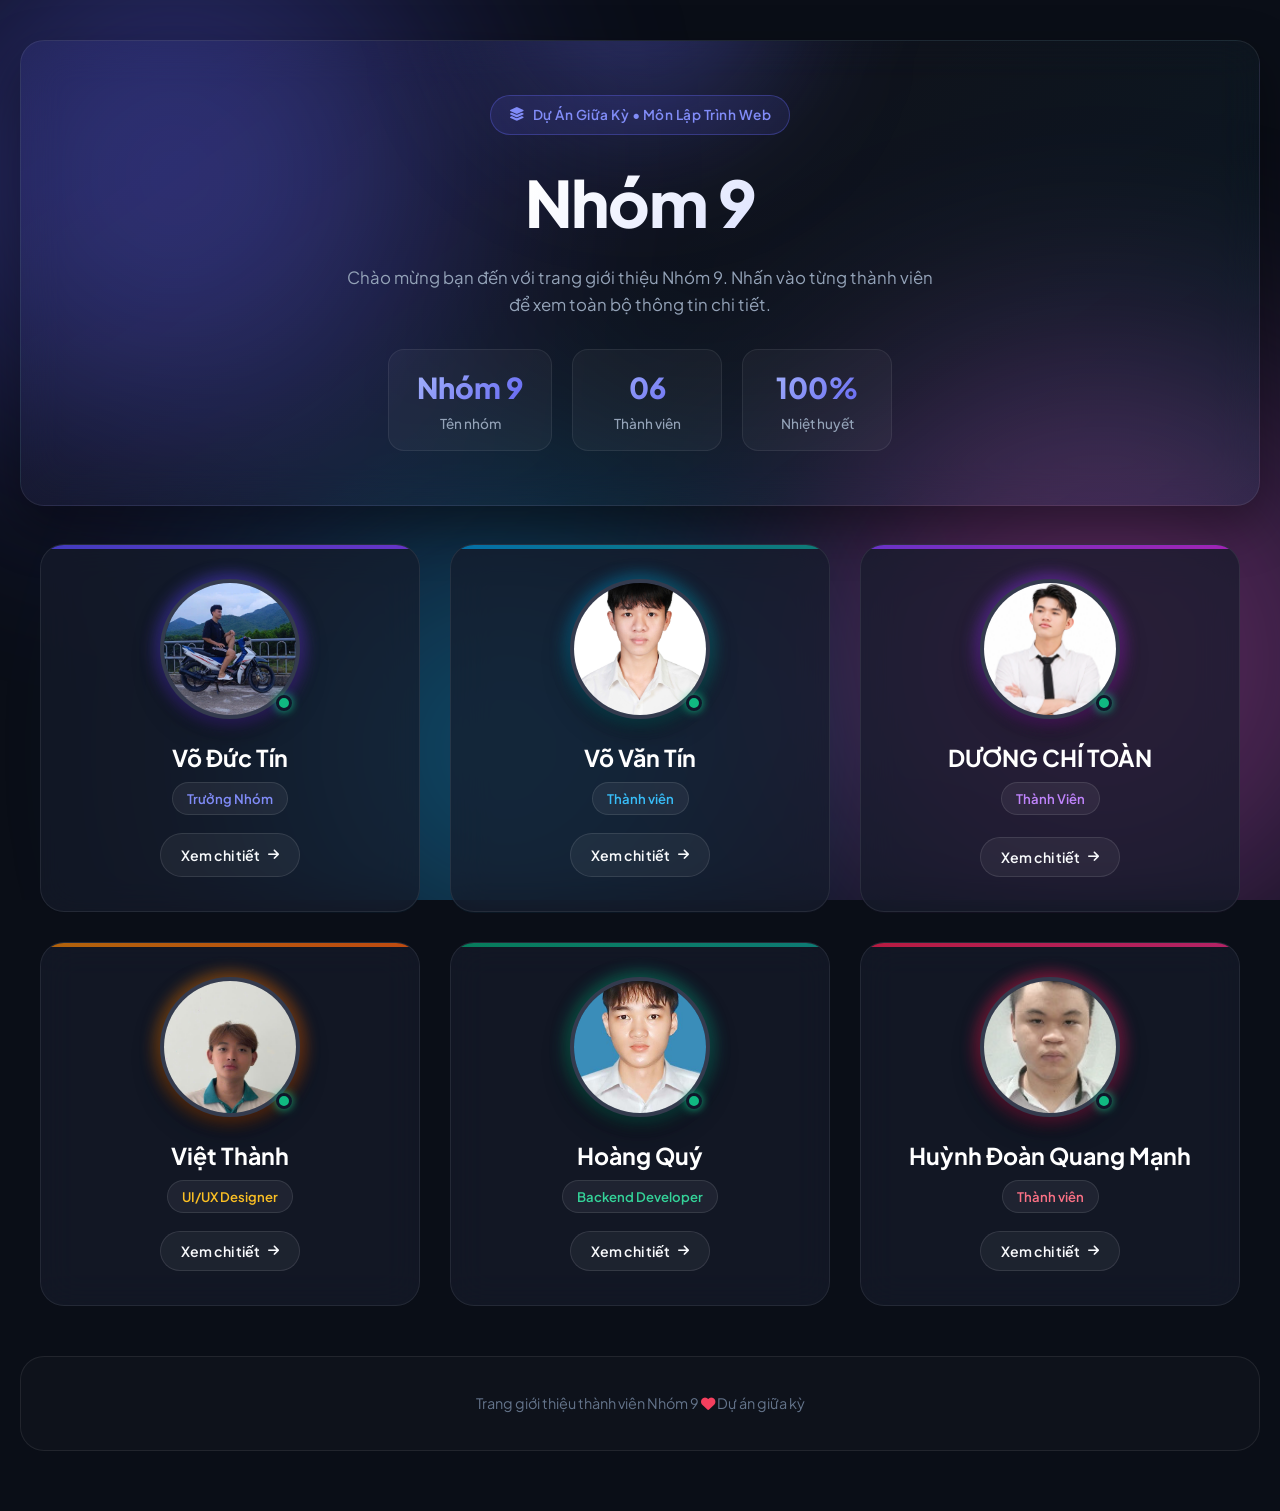
==== commit 7577fc5d: "Update index.html" ====
--- a/index.html
+++ b/index.html
@@ -861,7 +861,7 @@
             <!-- Thành Viên 5 -->
             <div class="member-card" data-theme="emerald" onclick="openMemberModal(4)">
                 <div class="avatar-box">
-                    <img src="thanhvien5.jpg" alt="Avatar" class="avatar-img" style="display: none;"
+                    <img src="images/quy.jpg" alt="Avatar" class="avatar-img" style="display: none;"
                         onload="this.style.display='block'; this.nextElementSibling.style.display='none';"
                         onerror="this.style.display='none'; this.nextElementSibling.style.display='flex';">
                     <div class="avatar-placeholder"><i class="fas fa-user"></i><span>Thêm ảnh</span></div>
@@ -988,7 +988,7 @@
             },
             {
                 // TODO: Thay portfolioUrl: "#" bên dưới bằng link https://... của thành viên
-                name: "Trần Hoàng Quý", portfolioUrl: "#"Thành viên", avatar: "images/quy.jpg",
+                name: "Trần Hoàng Quý", portfolioUrl: "#",role: "Thành ", avatar: "images/quy.jpg",
                 theme: "linear-gradient(135deg, #059669, #0d9488)", accent: "#34d399",
                 bio: "Hỗ trợ kết nối giữa giao diện người dùng và hệ thống phía sau, tối ưu hiệu năng và kiểm thử mã nguồn liên tục.",
                 skills: ["JavaScript", "React", "Node.js", "MongoDB", "Git Workflow"],
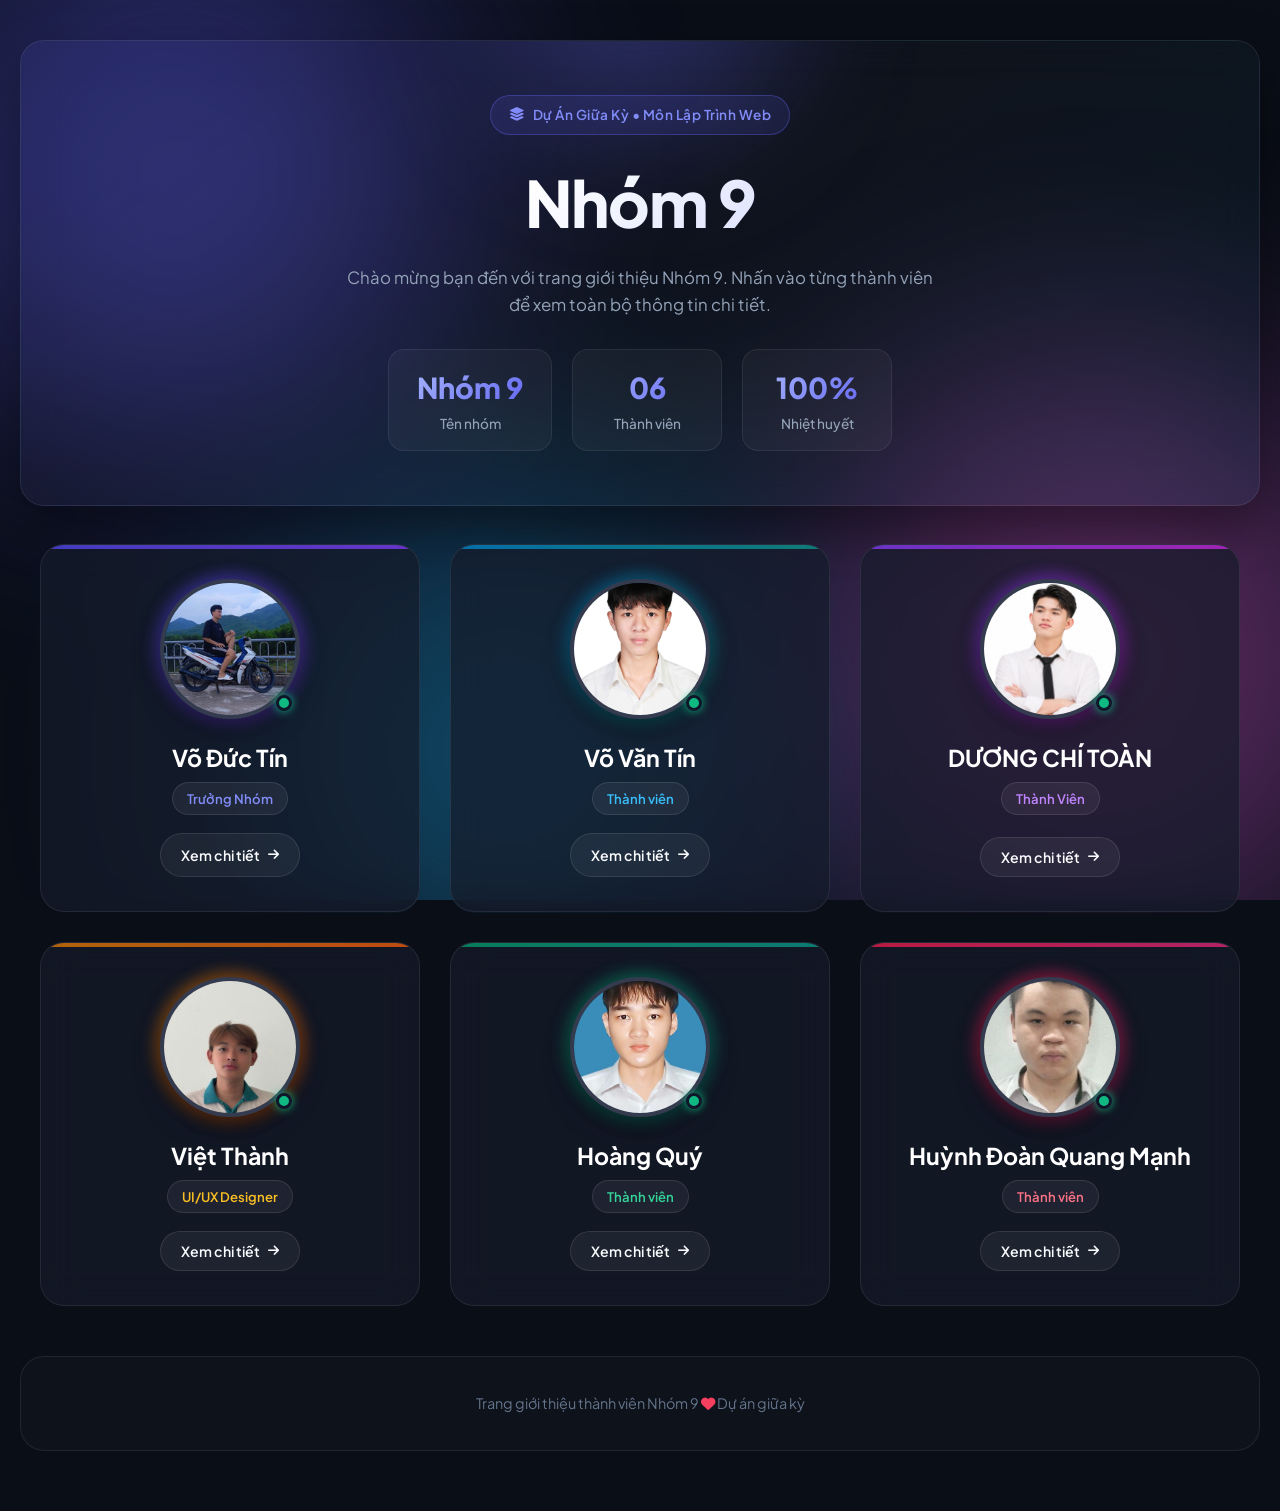
==== commit 40f9a757: "Update index.html" ====
--- a/index.html
+++ b/index.html
@@ -868,7 +868,7 @@
                     <span class="status-dot"></span>
                 </div>
                     <h2 class="member-name">Hoàng Quý</h2>
-                <span class="role-pill">Backend Developer</span>
+                <span class="role-pill">Thành viên</span>
                 <button class="view-btn" type="button"><span>Xem chi tiết</span><i
                         class="fas fa-arrow-right"></i></button>
             </div>
